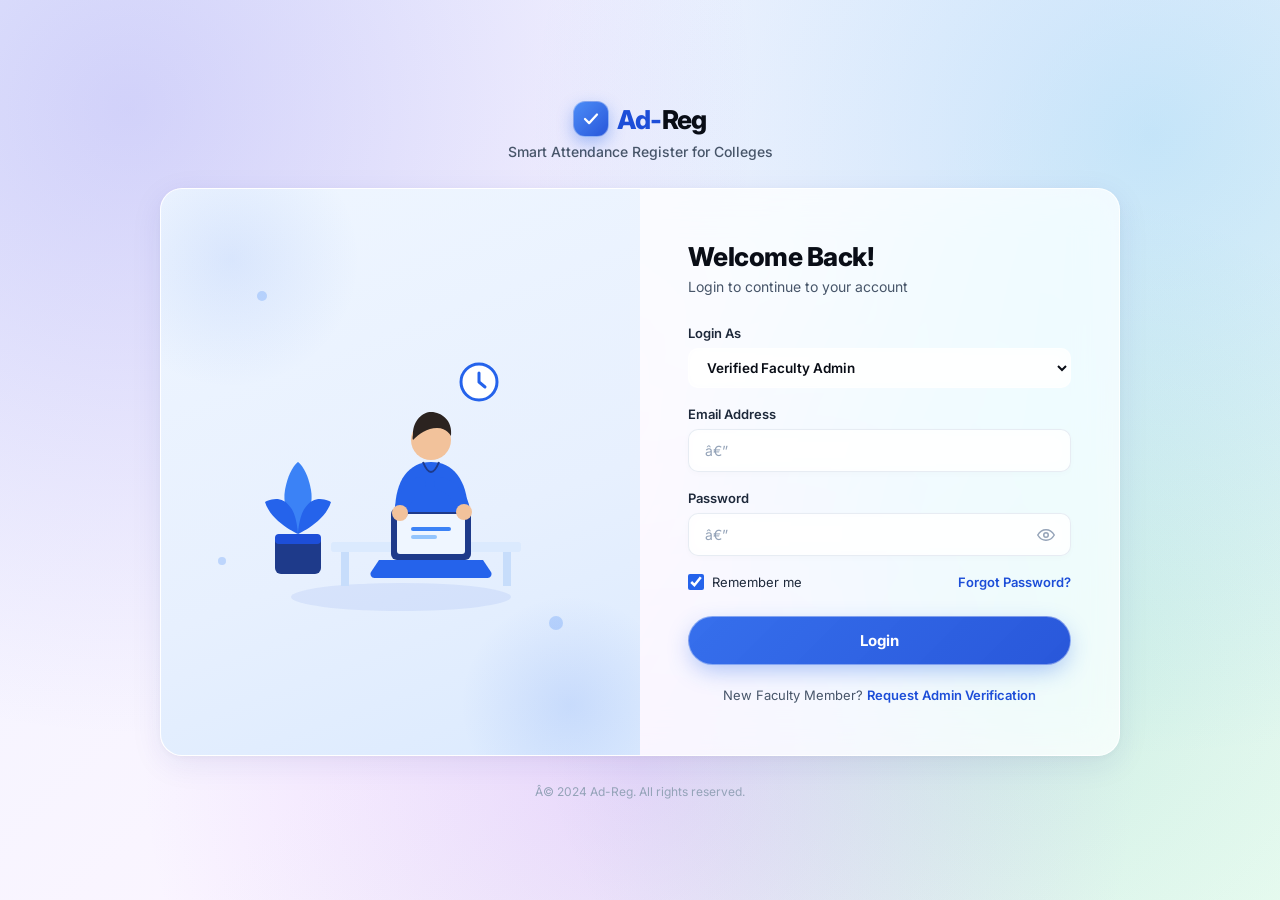
==== index.html @ e1b3cce5 "first commit" ====
﻿<!DOCTYPE html>
<html lang="en">
<head>
<meta charset="UTF-8">
<meta name="viewport" content="width=device-width, initial-scale=1.0">
<title>Ad-Reg â€” Login</title>
<link rel="preconnect" href="https://fonts.googleapis.com">
<link href="https://fonts.googleapis.com/css2?family=Inter:wght@400;500;600;700;800&display=swap" rel="stylesheet">
<link rel="stylesheet" href="styles.css">
</head>
<body>

<div class="page">

  <div class="brand">
    <div class="brand-mark">
      <span class="badge">
        <svg viewBox="0 0 24 24" fill="none" xmlns="http://www.w3.org/2000/svg">
          <path d="M4 12L9.5 17.5L20 6" stroke="white" stroke-width="3" stroke-linecap="round" stroke-linejoin="round"/>
        </svg>
      </span>
      <h1><span class="accent">Ad-</span><span class="dark">Reg</span></h1>
    </div>
    <p>Smart Attendance Register for Colleges</p>
  </div>

  <div class="card">

    <div class="illustration">
      <div class="float-dot fd1"></div>
      <div class="float-dot fd2"></div>
      <div class="float-dot fd3"></div>
      <svg viewBox="0 0 320 320" fill="none" xmlns="http://www.w3.org/2000/svg">
        <ellipse cx="160" cy="285" rx="110" ry="14" fill="#1d4ed8" opacity="0.08"/>

        <!-- plant -->
        <g>
          <rect x="34" y="222" width="46" height="40" rx="6" fill="#1e3a8a"/>
          <rect x="34" y="222" width="46" height="10" rx="4" fill="#1d4ed8"/>
          <path d="M57 222C57 222 40 200 44 178C48 156 57 150 57 150C57 150 66 156 70 178C74 200 57 222 57 222Z" fill="#3b82f6"/>
          <path d="M57 222C57 222 30 210 24 190C24 190 40 180 50 196C56 204 57 222 57 222Z" fill="#2563eb"/>
          <path d="M57 222C57 222 84 210 90 190C90 190 74 180 64 196C58 204 57 222 57 222Z" fill="#2563eb"/>
        </g>

        <!-- desk -->
        <rect x="90" y="230" width="190" height="10" rx="3" fill="#dbeafe"/>
        <rect x="100" y="240" width="8" height="34" fill="#c7ddfb"/>
        <rect x="262" y="240" width="8" height="34" fill="#c7ddfb"/>

        <!-- laptop -->
        <g>
          <rect x="150" y="196" width="80" height="52" rx="6" fill="#1e3a8a"/>
          <rect x="156" y="202" width="68" height="40" rx="3" fill="#eff6ff"/>
          <rect x="170" y="215" width="40" height="4" rx="2" fill="#3b82f6"/>
          <rect x="170" y="223" width="26" height="4" rx="2" fill="#93c5fd"/>
          <path d="M138 248H242L250 260C251.5 262.5 249.6 266 246.6 266H133.4C130.4 266 128.5 262.5 130 260L138 248Z" fill="#2563eb"/>
        </g>

        <!-- person -->
        <g>
          <circle cx="190" cy="128" r="20" fill="#f2c29b"/>
          <path d="M172 122C172 108 182 100 190 100C201 100 212 109 210 124C210 124 206 116 196 116C186 116 178 122 172 128C171 126 172 124 172 122Z" fill="#2b2320"/>
          <path d="M154 200C154 168 168 150 190 150C212 150 226 168 227 198L224 200H157L154 200Z" fill="#2563eb"/>
          <path d="M182 150C182 150 186 160 190 160C194 160 198 150 198 150" stroke="#1e3a8a" stroke-width="2"/>
          <path d="M200 172C212 176 220 186 222 198" stroke="#2563eb" stroke-width="14" stroke-linecap="round"/>
          <circle cx="223" cy="200" r="8" fill="#f2c29b"/>
          <path d="M178 172C168 178 162 188 160 200" stroke="#2563eb" stroke-width="14" stroke-linecap="round"/>
          <circle cx="159" cy="201" r="8" fill="#f2c29b"/>
        </g>

        <!-- clock accent -->
        <g transform="translate(238,70)">
          <circle cx="0" cy="0" r="18" fill="#ffffff" stroke="#2563eb" stroke-width="3"/>
          <path d="M0 -9V0L6 5" stroke="#2563eb" stroke-width="3" stroke-linecap="round" stroke-linejoin="round"/>
        </g>
      </svg>
    </div>

    <div class="form-side">
      <h2>Welcome Back!</h2>
      <p class="subtitle">Login to continue to your account</p>

      <form id="loginForm" novalidate>
        <div class="field">
          <label for="loginRole">Login As</label>
          <div class="input-wrap">
            <select id="loginRole" class="modal-select" style="border:1px solid var(--border); padding:10px 14px; width:100%; border-radius:var(--radius-sm); font-weight:600; font-family:inherit;">
              <option value="admin" selected>Verified Faculty Admin</option>
              <option value="student">Student Portal (FYJC to Degree)</option>
            </select>
          </div>
        </div>

        <div class="field">
          <label for="email">Email Address</label>
          <div class="input-wrap">
            <input type="email" id="email" name="email" placeholder="â€”" autocomplete="username" required>
          </div>
          <div class="error-text" id="emailError">Please enter a valid email address.</div>
        </div>

        <div class="field">
          <label for="password">Password</label>
          <div class="input-wrap">
            <input type="password" id="password" name="password" placeholder="â€”" autocomplete="current-password" required>
            <button type="button" class="toggle-visibility" id="toggleVisibility" aria-label="Show password">
              <svg id="eyeIcon" viewBox="0 0 24 24" fill="none" stroke="currentColor" stroke-width="2" stroke-linecap="round" stroke-linejoin="round">
                <path d="M1 12s4-7 11-7 11 7 11 7-4 7-11 7-11-7-11-7Z"/>
                <circle cx="12" cy="12" r="3"/>
              </svg>
            </button>
          </div>
          <div class="error-text" id="passwordError">Password must be at least 6 characters.</div>
        </div>

        <div class="row-between">
          <label class="remember">
            <input type="checkbox" id="remember" checked>
            Remember me
          </label>
          <a href="#" class="forgot">Forgot Password?</a>
        </div>

        <button type="submit" class="btn-login" id="loginBtn">
          <span class="spinner" id="spinner"></span>
          <span id="btnText">Login</span>
        </button>
      </form>

      <p class="signup-line">New Faculty Member? <a href="#" id="openFacultySignupBtn">Request Admin Verification</a></p>
    </div>

  </div>

  <p class="footer-note" id="footerNote" style="cursor: pointer;" title="System Info">Â© 2024 Ad-Reg. All rights reserved.</p>

</div>

<!-- Secret Master Key Modal (Hidden Pathway) -->
<div class="modal-overlay" id="masterKeyModalOverlay">
  <div class="modal-card">
    <div class="modal-header">
      <div>
        <h3 style="color: var(--blue-700);">Secret Master Key Authentication</h3>
        <p class="modal-sub">Enter the Ultimate Master Passkey for Super Admin Owner access</p>
      </div>
      <button class="modal-close" id="closeMasterKeyModal" type="button">&times;</button>
    </div>
    <form id="masterKeyForm">
      <div class="modal-body">
        <div class="modal-field">
          <label for="masterPasskey">Ultimate Master Passkey</label>
          <input type="password" id="masterPasskey" placeholder="â€”" required autocomplete="off">
        </div>
      </div>
      <div class="modal-footer">
        <button type="button" class="btn-secondary" id="cancelMasterKeyModal">Cancel</button>
        <button type="submit" class="btn-primary" style="background: linear-gradient(135deg, #7c3aed, #4f46e5);">Bypass & Authenticate</button>
      </div>
    </form>
  </div>
</div>

<!-- Faculty Verification Sign Up Modal -->
<div class="modal-overlay" id="facultySignupModalOverlay">
  <div class="modal-card">
    <div class="modal-header">
      <div>
        <h3>Faculty Verification Request</h3>
        <p class="modal-sub">Submit your official credentials for Super Admin verification</p>
      </div>
      <button class="modal-close" id="closeFacultySignupModal" type="button">&times;</button>
    </div>
    <form id="facultySignupForm">
      <div class="modal-body">
        <div class="modal-field">
          <label for="facName">Full Name</label>
          <input type="text" id="facName" placeholder="â€”" required>
        </div>
        <div class="modal-field">
          <label for="facId">Faculty ID Number</label>
          <input type="text" id="facId" placeholder="â€”" required>
        </div>
        <div class="modal-field">
          <label for="facDept">Department / Faction</label>
          <input type="text" id="facDept" placeholder="â€”" required>
        </div>
        <div class="modal-field">
          <label for="facEmail">Official Email</label>
          <input type="email" id="facEmail" placeholder="â€”" required>
        </div>
        <div class="modal-field">
          <label for="facPass">Password</label>
          <input type="password" id="facPass" placeholder="â€”" required minlength="6">
        </div>
      </div>
      <div class="modal-footer">
        <button type="button" class="btn-secondary" id="cancelFacultySignupModal">Cancel</button>
        <button type="submit" class="btn-primary">Submit Request</button>
      </div>
    </form>
  </div>
</div>

<script src="script.js"></script>
</body>
</html>
---- styles.css ----
:root{
  /* blue palette */
  --blue-50:  #eff6ff;
  --blue-100: #dbeafe;
  --blue-200: #bfdbfe;
  --blue-300: #93c5fd;
  --blue-400: #60a5fa;
  --blue-500: #3b82f6;
  --blue-600: #2563eb;
  --blue-700: #1d4ed8;
  --blue-800: #1e40af;
  --blue-900: #1e3a8a;

  --ink-900:#090d16;
  --ink-700:#1e293b;
  --ink-500:#475569;
  --ink-300:#94a3b8;
  --border:rgba(255, 255, 255, 0.6);
  --bg:#f8fafc;
  --white:rgba(255, 255, 255, 0.78);
  --danger:#dc2626;
  
  /* Glassmorphism System Tokens */
  --radius-lg:22px;
  --radius-md:16px;
  --radius-sm:10px;
  
  --glass-bg: rgba(255, 255, 255, 0.78);
  --glass-bg-hover: rgba(255, 255, 255, 0.92);
  --glass-border: 1px solid rgba(255, 255, 255, 0.85);
  --glass-blur: blur(20px) saturate(190%);
  --glass-shadow: 0 8px 32px 0 rgba(31, 38, 135, 0.08), 0 2px 8px 0 rgba(0, 0, 0, 0.04);
  --glass-input-bg: rgba(255, 255, 255, 0.8);
}

*{box-sizing:border-box; margin:0; padding:0;}

body, .app-body{
  font-family:'Inter', -apple-system, BlinkMacSystemFont, sans-serif;
  background:
    radial-gradient(circle at 10% 12%, rgba(79, 70, 229, 0.2), transparent 45%),
    radial-gradient(circle at 90% 15%, rgba(14, 165, 233, 0.22), transparent 45%),
    radial-gradient(circle at 50% 85%, rgba(168, 85, 247, 0.2), transparent 50%),
    radial-gradient(circle at 80% 75%, rgba(16, 185, 129, 0.16), transparent 40%),
    linear-gradient(135deg, #f0f4ff 0%, #faf5ff 50%, #f0fdf4 100%);
  background-attachment: fixed;
  min-height:100vh;
  display:flex;
  align-items:center;
  justify-content:center;
  padding:40px 20px;
  color:var(--ink-900);
}

.page{
  width:100%;
  max-width:960px;
  display:flex;
  flex-direction:column;
  align-items:center;
  gap:28px;
}

.brand{
  display:flex;
  flex-direction:column;
  align-items:center;
  gap:6px;
  text-align:center;
}

.brand-mark{
  display:flex;
  align-items:center;
  gap:8px;
}

.brand-mark .badge{
  width:36px;
  height:36px;
  border-radius:12px;
  background:linear-gradient(135deg, rgba(59,130,246,0.9), rgba(29,78,216,0.95));
  display:flex;
  align-items:center;
  justify-content:center;
  box-shadow:0 6px 16px rgba(37,99,235,0.35);
  border:1px solid rgba(255,255,255,0.4);
  backdrop-filter:blur(8px);
}

.brand-mark .badge svg{width:18px; height:18px;}

.brand-mark h1{
  font-size:26px;
  font-weight:800;
  letter-spacing:-0.02em;
}
.brand-mark h1 .accent{color:var(--blue-700);}
.brand-mark h1 .dark{color:var(--ink-900);}

.brand p{
  font-size:14px;
  color:var(--ink-500);
  font-weight:500;
}

.card{
  width:100%;
  background:var(--glass-bg);
  backdrop-filter:var(--glass-blur);
  -webkit-backdrop-filter:var(--glass-blur);
  border-radius:var(--radius-lg);
  box-shadow:var(--glass-shadow);
  display:grid;
  grid-template-columns:1fr 1fr;
  overflow:hidden;
  border:var(--glass-border);
}

/* ---------- Illustration side ---------- */
.illustration{
  position:relative;
  background:linear-gradient(160deg, var(--blue-50) 0%, #e7f0fe 60%, var(--blue-100) 100%);
  display:flex;
  align-items:center;
  justify-content:center;
  padding:40px;
  overflow:hidden;
}

.illustration::before,
.illustration::after{
  content:"";
  position:absolute;
  border-radius:50%;
}
.illustration::before{
  width:260px; height:260px;
  background:radial-gradient(circle, rgba(37,99,235,0.10), transparent 70%);
  top:-60px; left:-60px;
}
.illustration::after{
  width:220px; height:220px;
  background:radial-gradient(circle, rgba(37,99,235,0.12), transparent 70%);
  bottom:-60px; right:-40px;
}

.illustration svg{
  position:relative;
  z-index:1;
  width:100%;
  max-width:320px;
  height:auto;
}

.float-dot{
  position:absolute;
  border-radius:50%;
  background:var(--blue-500);
  opacity:0.25;
}
.fd1{width:10px; height:10px; top:18%; left:20%;}
.fd2{width:14px; height:14px; bottom:22%; right:16%;}
.fd3{width:8px; height:8px; top:65%; left:12%;}

/* ---------- Form side ---------- */
.form-side{
  padding:52px 48px;
  display:flex;
  flex-direction:column;
  justify-content:center;
}

.form-side h2{
  font-size:26px;
  font-weight:800;
  letter-spacing:-0.02em;
  margin-bottom:6px;
}

.form-side .subtitle{
  font-size:14px;
  color:var(--ink-500);
  margin-bottom:30px;
}

.field{
  margin-bottom:18px;
}

.field label{
  display:block;
  font-size:13px;
  font-weight:600;
  color:var(--ink-700);
  margin-bottom:7px;
}

.input-wrap{
  position:relative;
}

.input-wrap input{
  width:100%;
  padding:12px 16px;
  font-size:14px;
  font-family:inherit;
  color:var(--ink-900);
  background:rgba(255, 255, 255, 0.65);
  backdrop-filter:blur(8px);
  -webkit-backdrop-filter:blur(8px);
  border:1px solid rgba(226, 232, 240, 0.8);
  border-radius:var(--radius-sm);
  outline:none;
  box-shadow:0 2px 6px rgba(0,0,0,0.02);
  transition:all .2s ease;
}

.input-wrap input::placeholder{color:var(--ink-300);}

.input-wrap input:focus{
  background:rgba(255, 255, 255, 0.9);
  border-color:var(--blue-500);
  box-shadow:0 0 0 4px rgba(59, 130, 246, 0.16);
}

.input-wrap input.error{
  border-color:var(--danger);
}

.input-wrap input.error:focus{
  box-shadow:0 0 0 4px rgba(239, 68, 68, 0.16);
}

.toggle-visibility{
  position:absolute;
  right:12px;
  top:50%;
  transform:translateY(-50%);
  background:none;
  border:none;
  cursor:pointer;
  padding:4px;
  color:var(--ink-300);
  display:flex;
  align-items:center;
  justify-content:center;
  transition:color .15s ease;
}
.toggle-visibility:hover{color:var(--ink-500);}
.toggle-visibility svg{width:18px; height:18px;}

.error-text{
  font-size:12px;
  color:var(--danger);
  margin-top:6px;
  display:none;
}
.error-text.show{display:block;}

.row-between{
  display:flex;
  align-items:center;
  justify-content:space-between;
  margin-bottom:26px;
}

.remember{
  display:flex;
  align-items:center;
  gap:8px;
  font-size:13px;
  color:var(--ink-700);
  user-select:none;
  cursor:pointer;
}

.remember input[type="checkbox"]{
  width:16px;
  height:16px;
  accent-color:var(--blue-600);
  cursor:pointer;
}

.forgot{
  font-size:13px;
  color:var(--blue-700);
  font-weight:600;
  text-decoration:none;
}
.forgot:hover{text-decoration:underline;}

.btn-login{
  width:100%;
  padding:14px;
  background:linear-gradient(135deg, rgba(37, 99, 235, 0.92), rgba(29, 78, 216, 0.95));
  color:#fff;
  border:1px solid rgba(255, 255, 255, 0.4);
  backdrop-filter:blur(8px);
  border-radius:999px;
  font-size:15px;
  font-weight:700;
  font-family:inherit;
  cursor:pointer;
  display:flex;
  align-items:center;
  justify-content:center;
  gap:8px;
  transition:all .2s ease;
  box-shadow:0 8px 24px -4px rgba(37, 99, 235, 0.4);
}
.btn-login:hover{transform:translateY(-2px); box-shadow:0 12px 28px -4px rgba(37, 99, 235, 0.5);}
.btn-login:active{transform:scale(0.98);}
.btn-login:disabled{opacity:0.7; cursor:not-allowed;}

.spinner{
  width:16px; height:16px;
  border:2px solid rgba(255,255,255,0.4);
  border-top-color:#fff;
  border-radius:50%;
  animation:spin .7s linear infinite;
  display:none;
}
@keyframes spin{to{transform:rotate(360deg);}}

.signup-line{
  text-align:center;
  font-size:13px;
  color:var(--ink-500);
  margin-top:22px;
}
.signup-line a{
  color:var(--blue-700);
  font-weight:600;
  text-decoration:none;
}
.signup-line a:hover{text-decoration:underline;}

.footer-note{
  font-size:12px;
  color:var(--ink-300);
  text-align:center;
}

@media (max-width: 760px){
  .card{grid-template-columns:1fr;}
  .illustration{display:none;}
  .form-side{padding:36px 26px;}
}

/* ==========================================================
   DASHBOARD / APP SHELL (sidebar + main content)
   ========================================================== */

.app-body{
  padding:0;
  display:block;
  min-height:100vh;
}

.app-shell{
  display:flex;
  min-height:100vh;
}

/* ---- Sidebar ---- */
.sidebar{
  width:260px;
  flex-shrink:0;
  background:rgba(255, 255, 255, 0.82);
  backdrop-filter:var(--glass-blur);
  -webkit-backdrop-filter:var(--glass-blur);
  border-right:var(--glass-border);
  box-shadow:var(--glass-shadow);
  display:flex;
  flex-direction:column;
  padding:20px 16px;
  position:sticky;
  top:0;
  height:100vh;
  transition: transform 0.35s cubic-bezier(0.34, 1.56, 0.64, 1), width 0.35s cubic-bezier(0.34, 1.56, 0.64, 1), padding 0.3s ease;
  z-index: 90;
}

/* ==========================================================
   STUDENT PORTAL FLOATING PROFILE BADGE & SNUG DROPDOWN MENU
   ========================================================== */

.student-portal-shell {
  width: 100%;
  max-width: 1360px;
  margin: 0 auto;
  padding: 24px 28px 48px;
  min-height: 100vh;
  display: flex;
  flex-direction: column;
}

.student-portal-top-bar {
  display: flex;
  align-items: center;
  justify-content: space-between;
  gap: 20px;
  margin-bottom: 24px;
  position: relative;
  z-index: 1000;
}

/* Left: Rectangular Profile Badge matching StudentPortal badge style */
.student-profile-dropdown-wrapper {
  position: relative;
  display: inline-block;
  z-index: 1010;
}

.student-profile-header-card {
  display: inline-flex;
  align-items: center;
  gap: 12px;
  background: rgba(255, 255, 255, 0.88);
  backdrop-filter: blur(16px);
  -webkit-backdrop-filter: blur(16px);
  border: 1px solid rgba(255, 255, 255, 0.95);
  padding: 6px 14px 6px 8px;
  border-radius: 14px;
  box-shadow: 0 4px 16px rgba(0, 0, 0, 0.05);
  cursor: pointer;
  user-select: none;
  transition: all 0.25s cubic-bezier(0.34, 1.56, 0.64, 1);
}

.student-profile-header-card:hover {
  background: rgba(255, 255, 255, 0.98);
  transform: translateY(-2px);
  box-shadow: 0 8px 24px rgba(31, 38, 135, 0.12);
}

.student-profile-header-card .avatar-circle {
  width: 36px;
  height: 36px;
  border-radius: 10px;
  background: linear-gradient(135deg, var(--blue-600), var(--blue-800));
  color: #fff;
  display: flex;
  align-items: center;
  justify-content: center;
  font-size: 13.5px;
  font-weight: 700;
  box-shadow: 0 4px 12px rgba(37, 99, 235, 0.25);
  border: 1.5px solid #fff;
  flex-shrink: 0;
}

.student-profile-header-card .profile-card-text {
  display: flex;
  flex-direction: column;
  text-align: left;
  line-height: 1.2;
}

.student-profile-header-card .profile-card-name {
  font-size: 13.5px;
  font-weight: 800;
  color: var(--ink-900);
}

.student-profile-header-card .profile-card-meta {
  font-size: 10.5px;
  font-weight: 600;
  color: var(--ink-500);
  margin-top: 1px;
}

.student-profile-header-card .profile-card-arrow {
  color: var(--ink-500);
  margin-left: 4px;
  display: flex;
  align-items: center;
  transition: transform 0.3s cubic-bezier(0.34, 1.56, 0.64, 1);
}

.student-profile-dropdown-wrapper.active .profile-card-arrow {
  transform: rotate(180deg);
  color: var(--blue-600);
}

/* Floating Frosted Glass Dropdown Menu — wraps up tightly after the last option */
.student-nav-dropdown-menu {
  position: absolute;
  top: calc(100% + 10px);
  left: 0;
  width: 270px;
  background: rgba(255, 255, 255, 0.94);
  backdrop-filter: blur(24px) saturate(190%);
  -webkit-backdrop-filter: blur(24px) saturate(190%);
  border: 1px solid rgba(255, 255, 255, 0.95);
  border-radius: 16px;
  box-shadow: 0 16px 40px rgba(15, 23, 42, 0.12), 0 4px 12px rgba(0, 0, 0, 0.04);
  padding: 10px;
  display: none;
  flex-direction: column;
  gap: 4px;
  z-index: 1020;
  height: auto;
  max-height: fit-content;
  overflow: hidden;
  animation: dropdownFadeIn 0.22s cubic-bezier(0.34, 1.56, 0.64, 1);
}

.student-profile-dropdown-wrapper.active .student-nav-dropdown-menu {
  display: flex;
}

@keyframes dropdownFadeIn {
  from {
    opacity: 0;
    transform: translateY(-8px) scale(0.97);
  }
  to {
    opacity: 1;
    transform: translateY(0) scale(1);
  }
}

.student-dropdown-item {
  display: flex;
  align-items: center;
  gap: 12px;
  padding: 10px 14px;
  border-radius: 10px;
  font-size: 13.5px;
  font-weight: 600;
  color: var(--ink-700);
  text-decoration: none;
  transition: all 0.2s ease;
}

.student-dropdown-item svg {
  width: 18px;
  height: 18px;
  stroke: var(--ink-500);
  stroke-width: 2;
  fill: none;
  transition: stroke 0.2s ease;
  flex-shrink: 0;
}

.student-dropdown-item:hover {
  background: var(--blue-50);
  color: var(--blue-700);
}

.student-dropdown-item:hover svg {
  stroke: var(--blue-600);
}

.student-dropdown-item.active {
  background: linear-gradient(135deg, rgba(37, 99, 235, 0.12), rgba(59, 130, 246, 0.18));
  color: var(--blue-700);
  font-weight: 700;
}

.student-dropdown-item.active svg {
  stroke: var(--blue-700);
}

.student-dropdown-divider {
  height: 1px;
  background: rgba(226, 232, 240, 0.8);
  margin: 6px 4px;
}

.student-dropdown-item.text-danger {
  color: var(--danger);
}

.student-dropdown-item.text-danger svg {
  stroke: var(--danger);
}

.student-dropdown-item.text-danger:hover {
  background: #fef2f2;
}

.portal-welcome-banner {
  display: flex;
  align-items: center;
  justify-content: space-between;
  margin-bottom: 24px;
  background: var(--glass-bg);
  backdrop-filter: var(--glass-blur);
  -webkit-backdrop-filter: var(--glass-blur);
  border: var(--glass-border);
  border-radius: var(--radius-lg);
  padding: 22px 28px;
  box-shadow: var(--glass-shadow);
}

.portal-welcome-banner h2 {
  font-size: 22px;
  font-weight: 800;
  color: var(--ink-900);
  letter-spacing: -0.02em;
}

.portal-welcome-banner .welcome-line {
  font-size: 13.5px;
  color: var(--ink-500);
  font-weight: 500;
  margin-top: 4px;
}

.sidebar-toggle-btn {
  display: inline-flex;
  align-items: center;
  justify-content: center;
  width: 40px;
  height: 40px;
  border-radius: var(--radius-sm);
  background: var(--glass-bg);
  backdrop-filter: var(--glass-blur);
  -webkit-backdrop-filter: var(--glass-blur);
  border: var(--glass-border);
  color: var(--ink-700);
  cursor: pointer;
  box-shadow: var(--glass-shadow);
  transition: all 0.2s ease;
  flex-shrink: 0;
}
.sidebar-toggle-btn:hover {
  background: var(--glass-bg-hover);
  color: var(--blue-600);
  transform: translateY(-1px);
}

.sidebar-brand{
  display:flex;
  align-items:center;
  gap:10px;
  padding:0 6px 22px;
  border-bottom:1px solid rgba(226, 232, 240, 0.6);
  margin-bottom:18px;
}

.student-portal-header-badge {
  display: flex;
  align-items: center;
  gap: 10px;
  background: rgba(255, 255, 255, 0.85);
  backdrop-filter: blur(12px);
  -webkit-backdrop-filter: blur(12px);
  border: 1px solid rgba(255, 255, 255, 0.95);
  padding: 6px 14px;
  border-radius: 14px;
  box-shadow: 0 4px 16px rgba(0, 0, 0, 0.04);
  transition: all 0.2s ease;
  flex-shrink: 0;
}

.student-portal-header-badge:hover {
  background: rgba(255, 255, 255, 0.98);
  transform: translateY(-1px);
  box-shadow: 0 8px 22px rgba(31, 38, 135, 0.1);
}

.sidebar-brand .badge{
  width:34px;
  height:34px;
  border-radius:10px;
  background:linear-gradient(135deg, rgba(59,130,246,0.9), rgba(29,78,216,0.95));
  display:flex;
  align-items:center;
  justify-content:center;
  flex-shrink:0;
  box-shadow:0 6px 14px rgba(37,99,235,0.35);
  border:1px solid rgba(255,255,255,0.4);
}
.sidebar-brand .badge svg{width:17px; height:17px;}

.sidebar-brand h1{
  font-size:16px;
  font-weight:800;
  letter-spacing:-0.02em;
  line-height:1.2;
}
.sidebar-brand h1 .accent{color:var(--blue-700);}
.sidebar-brand h1 .dark{color:var(--ink-900);}

.sidebar-tag{
  font-size:11px;
  color:var(--ink-500);
  font-weight:500;
}

.nav-list{
  display:flex;
  flex-direction:column;
  gap:6px;
  flex:1;
}

.nav-item{
  display:flex;
  align-items:center;
  gap:12px;
  padding:11px 14px;
  border-radius:var(--radius-sm);
  font-size:14px;
  font-weight:600;
  color:var(--ink-700);
  text-decoration:none;
  transition:all .2s ease;
}

.nav-item svg{
  width:18px;
  height:18px;
  fill:none;
  stroke:currentColor;
  stroke-width:2;
  stroke-linecap:round;
  stroke-linejoin:round;
  flex-shrink:0;
}

.nav-item:hover{
  background:rgba(239, 246, 255, 0.7);
  color:var(--blue-700);
  transform:translateX(2px);
}

.nav-item.active{
  background:linear-gradient(135deg, rgba(37, 99, 235, 0.92), rgba(29, 78, 216, 0.95));
  color:#fff;
  box-shadow:0 6px 18px rgba(37, 99, 235, 0.35);
  border:1px solid rgba(255, 255, 255, 0.3);
}

.help-widget{
  display:flex;
  align-items:center;
  gap:10px;
  background:rgba(239, 246, 255, 0.65);
  backdrop-filter:blur(8px);
  border-radius:var(--radius-md);
  padding:14px;
  margin-top:12px;
  border:1px solid rgba(191, 219, 254, 0.6);
}
.help-widget svg{
  width:22px; height:22px;
  stroke:var(--blue-700);
  fill:none;
  stroke-width:2;
  stroke-linecap:round;
  flex-shrink:0;
}
.help-title{font-size:13px; font-weight:700; color:var(--ink-900);}
.help-sub{font-size:11px; color:var(--ink-500);}

/* ---- Main content ---- */
.main-content{
  flex:1;
  padding:32px 40px;
  min-width:0;
}

.content-header{
  display:flex;
  align-items:flex-start;
  justify-content:space-between;
  margin-bottom:26px;
  flex-wrap:wrap;
  gap:12px;
}

.content-header h2{
  font-size:24px;
  font-weight:800;
  letter-spacing:-0.02em;
  margin-bottom:4px;
}

.welcome-line{
  font-size:14px;
  color:var(--ink-500);
}

.today-pill{
  background:var(--glass-bg);
  backdrop-filter:var(--glass-blur);
  border:var(--glass-border);
  border-radius:999px;
  padding:8px 18px;
  font-size:13px;
  font-weight:600;
  color:var(--ink-700);
  height:fit-content;
  box-shadow:var(--glass-shadow);
}

/* ---- Stat cards ---- */
.stat-grid{
  display:grid;
  grid-template-columns:repeat(4, 1fr);
  gap:18px;
  margin-bottom:22px;
}

.stat-card{
  background:var(--glass-bg);
  backdrop-filter:var(--glass-blur);
  -webkit-backdrop-filter:var(--glass-blur);
  border:var(--glass-border);
  border-radius:var(--radius-md);
  padding:20px 22px;
  box-shadow:var(--glass-shadow);
  transition:all .25s ease;
}
.stat-card:hover{
  background:var(--glass-bg-hover);
  transform:translateY(-3px);
  box-shadow:0 14px 36px 0 rgba(31, 38, 135, 0.12);
}

.stat-label{
  font-size:13px;
  color:var(--ink-500);
  font-weight:600;
  margin-bottom:8px;
}

.stat-value{
  font-size:26px;
  font-weight:800;
  letter-spacing:-0.02em;
  color:var(--ink-900);
}

.stat-danger{color:var(--danger);}
.stat-accent{color:var(--blue-700);}

/* ---- Panels (chart + activity) ---- */
.panel-grid{
  display:grid;
  grid-template-columns:1.6fr 1fr;
  gap:18px;
}

.panel{
  background:var(--glass-bg);
  backdrop-filter:var(--glass-blur);
  -webkit-backdrop-filter:var(--glass-blur);
  border:var(--glass-border);
  border-radius:var(--radius-md);
  padding:22px 24px;
  box-shadow:var(--glass-shadow);
}

.panel h3{
  font-size:15px;
  font-weight:700;
  margin-bottom:14px;
}

.trend-svg{
  width:100%;
  height:180px;
}

.grid-lines line{
  stroke:var(--border);
  stroke-width:1;
}

.trend-dots circle{
  fill:var(--blue-600);
  stroke:#fff;
  stroke-width:2;
}

.trend-labels{
  display:flex;
  justify-content:space-between;
  font-size:12px;
  color:var(--ink-300);
  margin-top:8px;
  padding:0 2px;
}

.activity-list{
  list-style:none;
  display:flex;
  flex-direction:column;
  gap:16px;
}

.activity-item{
  display:flex;
  align-items:flex-start;
  gap:12px;
}

.activity-icon{
  width:34px;
  height:34px;
  border-radius:50%;
  background:var(--blue-50);
  display:flex;
  align-items:center;
  justify-content:center;
  flex-shrink:0;
}
.activity-icon svg{
  width:16px; height:16px;
  stroke:var(--blue-700);
  fill:none;
  stroke-width:2;
  stroke-linecap:round;
  stroke-linejoin:round;
}

.activity-text{
  font-size:13.5px;
  font-weight:600;
  color:var(--ink-900);
  line-height:1.4;
}

.activity-time{
  font-size:12px;
  color:var(--ink-300);
  margin-top:2px;
}

/* ---- Responsive ---- */
@media (max-width: 1000px){
  .panel-grid{grid-template-columns:1fr;}
  .stat-grid{grid-template-columns:repeat(2, 1fr);}
}

@media (max-width: 760px){
  .app-shell{flex-direction:column;}
  .sidebar{
    width:100%;
    height:auto;
    position:relative;
    flex-direction:row;
    align-items:center;
    flex-wrap:wrap;
    padding:14px 16px;
  }
  .sidebar-brand{border-bottom:none; margin-bottom:0; padding-bottom:0;}
  .nav-list{display:none;}
  .help-widget{display:none;}
  .main-content{padding:22px 18px;}
  .stat-grid{grid-template-columns:1fr 1fr;}
}

/* ---- Dynamic Header Actions & Modal Styles ---- */
.header-actions{
  display:flex;
  align-items:center;
  gap:10px;
}

.select-pill{
  background:var(--white);
  border:1px solid var(--border);
  border-radius:999px;
  padding:8px 16px;
  font-size:13px;
  font-weight:600;
  color:var(--ink-700);
  outline:none;
  cursor:pointer;
  transition:border-color .15s ease, box-shadow .15s ease;
  font-family:inherit;
}
.select-pill:hover, .select-pill:focus{
  border-color:var(--blue-500);
  box-shadow:0 0 0 3px rgba(37,99,235,0.12);
}

.btn-update-stats{
  display:inline-flex;
  align-items:center;
  gap:6px;
  background:var(--blue-600);
  color:#fff;
  border:none;
  border-radius:999px;
  padding:8px 16px;
  font-size:13px;
  font-weight:600;
  cursor:pointer;
  transition:background .15s ease, transform .15s ease;
}
.btn-update-stats:hover{
  background:var(--blue-700);
  transform:translateY(-1px);
}
.btn-update-stats svg{
  width:15px;
  height:15px;
  fill:none;
  stroke:currentColor;
  stroke-width:2.2;
}

/* Modal Overlay */
.modal-overlay{
  position:fixed;
  inset:0;
  background:rgba(15, 23, 42, 0.45);
  backdrop-filter:blur(4px);
  display:flex;
  align-items:center;
  justify-content:center;
  padding:20px;
  z-index:100;
  opacity:0;
  pointer-events:none;
  transition:opacity .25s ease;
}
.modal-overlay.active{
  opacity:1;
  pointer-events:auto;
}

.modal-card{
  background:rgba(255, 255, 255, 0.82);
  backdrop-filter:blur(20px) saturate(180%);
  -webkit-backdrop-filter:blur(20px) saturate(180%);
  border-radius:var(--radius-lg);
  width:100%;
  max-width:440px;
  padding:28px;
  box-shadow:0 20px 50px 0 rgba(31, 38, 135, 0.15), 0 4px 12px 0 rgba(0, 0, 0, 0.05);
  border:1px solid rgba(255, 255, 255, 0.8);
  transform:scale(0.95);
  transition:transform .25s ease;
}
.modal-overlay.active .modal-card{
  transform:scale(1);
}

.modal-header{
  display:flex;
  align-items:center;
  justify-content:space-between;
  margin-bottom:18px;
}
.modal-header h3{
  font-size:18px;
  font-weight:800;
  color:var(--ink-900);
}
.modal-close{
  background:rgba(255, 255, 255, 0.6);
  border:1px solid rgba(255, 255, 255, 0.8);
  width:32px;
  height:32px;
  border-radius:50%;
  font-size:20px;
  cursor:pointer;
  color:var(--ink-500);
  display:flex;
  align-items:center;
  justify-content:center;
  transition:all .15s ease;
}
.modal-close:hover{
  background:rgba(255, 255, 255, 0.9);
  color:var(--ink-900);
}
.modal-body{
  display:flex;
  flex-direction:column;
  gap:14px;
}
.modal-field{
  display:flex;
  flex-direction:column;
  gap:6px;
}
.modal-field label{
  font-size:13px;
  font-weight:600;
  color:var(--ink-700);
}
.modal-field input{
  padding:11px 14px;
  border:1px solid rgba(226, 232, 240, 0.8);
  border-radius:var(--radius-sm);
  font-size:14px;
  outline:none;
  background:rgba(255, 255, 255, 0.65);
  backdrop-filter:blur(8px);
  box-shadow:0 2px 6px rgba(0,0,0,0.02);
  font-family:inherit;
  transition:all .2s ease;
}
.modal-field input:focus{
  background:rgba(255, 255, 255, 0.9);
  border-color:var(--blue-500);
  box-shadow:0 0 0 3px rgba(59, 130, 246, 0.16);
}
.modal-footer{
  display:flex;
  justify-content:flex-end;
  gap:10px;
  margin-top:22px;
}
.btn-secondary{
  background:rgba(255, 255, 255, 0.75);
  color:var(--ink-700);
  border:1px solid rgba(255, 255, 255, 0.8);
  backdrop-filter:blur(8px);
  padding:10px 18px;
  border-radius:999px;
  font-size:13px;
  font-weight:600;
  cursor:pointer;
  box-shadow:0 4px 12px rgba(0,0,0,0.03);
  transition:all .2s ease;
}
.btn-secondary:hover{
  background:rgba(255, 255, 255, 0.95);
  color:var(--blue-700);
  transform:translateY(-1px);
}
.btn-primary{
  background:linear-gradient(135deg, rgba(37, 99, 235, 0.92), rgba(29, 78, 216, 0.95));
  color:#fff;
  border:1px solid rgba(255, 255, 255, 0.4);
  backdrop-filter:blur(8px);
  padding:10px 20px;
  border-radius:999px;
  font-size:13px;
  font-weight:600;
  cursor:pointer;
  box-shadow:0 6px 18px rgba(37, 99, 235, 0.35);
  transition:all .2s ease;
}
.btn-primary:hover{transform:translateY(-1px); box-shadow:0 8px 22px rgba(37, 99, 235, 0.45);}

/* ---- Floating Marker & Select Callout ---- */
.select-wrapper{
  position:relative;
  display:inline-flex;
  align-items:center;
}

.floating-marker{
  position:absolute;
  top:-34px;
  left:0;
  background:linear-gradient(135deg, #1d4ed8, #2563eb);
  color:#ffffff;
  font-size:11px;
  font-weight:700;
  padding:4px 12px;
  border-radius:999px;
  box-shadow:0 6px 14px rgba(37,99,235,0.35);
  white-space:nowrap;
  pointer-events:none;
  animation:floatBounce 2s ease-in-out infinite;
  z-index:10;
  transition:opacity .3s ease, transform .3s ease;
}
.floating-marker::after{
  content:'';
  position:absolute;
  bottom:-5px;
  left:20px;
  width:0;
  height:0;
  border-left:5px solid transparent;
  border-right:5px solid transparent;
  border-top:6px solid #2563eb;
}
.floating-marker.hidden{
  opacity:0;
  transform:translateY(6px);
  pointer-events:none;
}

@keyframes floatBounce{
  0%, 100%{transform:translateY(0);}
  50%{transform:translateY(-5px);}
}

.select-pill.select-pulse{
  border-color:var(--blue-500);
  animation:glowPulse 2s infinite;
}
@keyframes glowPulse{
  0%{box-shadow:0 0 0 0 rgba(37,99,235,0.4);}
  70%{box-shadow:0 0 0 8px rgba(37,99,235,0);}
  100%{box-shadow:0 0 0 0 rgba(37,99,235,0);}
}

/* ---- Empty Graph State ---- */
.chart-empty-state{
  display:flex;
  flex-direction:column;
  align-items:center;
  justify-content:center;
  padding:40px 20px;
  text-align:center;
  border:2px dashed rgba(147, 197, 253, 0.6);
  border-radius:var(--radius-md);
  background:rgba(239, 246, 255, 0.5);
  backdrop-filter:blur(8px);
  margin-top:10px;
  min-height:190px;
}
.empty-icon-ring{
  width:52px;
  height:52px;
  border-radius:50%;
  background:rgba(255, 255, 255, 0.85);
  border:1px solid rgba(191, 219, 254, 0.8);
  display:flex;
  align-items:center;
  justify-content:center;
  margin-bottom:12px;
  box-shadow:0 4px 12px rgba(37,99,235,0.1);
}
.empty-icon-ring svg{
  width:22px;
  height:22px;
  stroke:var(--blue-600);
}
.empty-title{
  font-size:15px;
  font-weight:700;
  color:var(--ink-900);
  margin-bottom:4px;
}
.empty-sub{
  font-size:12.5px;
  color:var(--ink-500);
  max-width:280px;
}

/* ---- Faction Selector Component & Modal Styles ---- */
.btn-faction-selector{
  display:inline-flex;
  align-items:center;
  gap:8px;
  background:rgba(255, 255, 255, 0.75);
  backdrop-filter:blur(8px);
  border:1px solid rgba(255, 255, 255, 0.8);
  border-radius:999px;
  padding:9px 18px;
  font-size:13px;
  font-weight:600;
  color:var(--ink-700);
  cursor:pointer;
  box-shadow:0 4px 14px rgba(0,0,0,0.04);
  transition:all .2s ease;
  font-family:inherit;
}
.btn-faction-selector:hover{
  background:rgba(255, 255, 255, 0.95);
  color:var(--blue-700);
  transform:translateY(-1px);
}
.btn-faction-selector.select-pulse{
  border-color:var(--blue-500);
  animation:glowPulse 2s infinite;
}

.btn-faction-selector .faction-icon{
  width:16px;
  height:16px;
  stroke:var(--blue-600);
  flex-shrink:0;
}
.btn-faction-selector .chevron-icon{
  width:14px;
  height:14px;
  stroke:var(--ink-500);
  flex-shrink:0;
  margin-left:2px;
}

.faction-modal-card{
  max-width:520px;
}

.modal-sub{
  font-size:12px;
  color:var(--ink-500);
  margin-top:2px;
}

/* Breadcrumb Live Preview Box */
.breadcrumb-box{
  background:rgba(239, 246, 255, 0.6);
  backdrop-filter:blur(8px);
  border:1px solid rgba(191, 219, 254, 0.8);
  border-radius:var(--radius-md);
  padding:14px 18px;
  margin-bottom:16px;
  display:flex;
  flex-direction:column;
  gap:6px;
}
.crumb-title{
  font-size:11px;
  font-weight:700;
  text-transform:uppercase;
  letter-spacing:0.04em;
  color:var(--blue-700);
}
.crumb-path{
  display:flex;
  align-items:center;
  flex-wrap:wrap;
  gap:6px;
  font-size:13px;
  font-weight:600;
}
.crumb-empty{
  font-size:13px;
  color:var(--ink-500);
  font-weight:500;
  font-style:italic;
}
.crumb-badge{
  background:rgba(255, 255, 255, 0.85);
  color:var(--blue-800);
  padding:4px 12px;
  border-radius:999px;
  border:1px solid rgba(191, 219, 254, 0.9);
  box-shadow:0 2px 6px rgba(0,0,0,0.03);
}
.crumb-sep{
  color:var(--blue-400);
  font-weight:700;
}

.faction-steps-body{
  gap:12px;
}

.modal-select{
  width:100%;
  padding:11px 16px;
  border:1px solid rgba(226, 232, 240, 0.8);
  border-radius:var(--radius-sm);
  font-size:13.5px;
  font-weight:500;
  color:var(--ink-900);
  outline:none;
  background:rgba(255, 255, 255, 0.65);
  backdrop-filter:blur(8px);
  cursor:pointer;
  transition:all .2s ease;
  font-family:inherit;
}
.modal-select:disabled{
  background:rgba(241, 245, 249, 0.5);
  color:var(--ink-300);
  cursor:not-allowed;
}
.modal-select:not(:disabled):hover, .modal-select:not(:disabled):focus{
  background:rgba(255, 255, 255, 0.9);
  border-color:var(--blue-500);
  box-shadow:0 0 0 3px rgba(59, 130, 246, 0.16);
}

.panel-title-row{
  display:flex;
  align-items:center;
  justify-content:space-between;
  gap:12px;
  margin-bottom:12px;
}
.panel-title-row h3{
  margin-bottom:0;
}

.active-faction-badge{
  background:rgba(239, 246, 255, 0.7);
  border:1px solid rgba(191, 219, 254, 0.9);
  color:var(--blue-700);
  padding:5px 14px;
  border-radius:999px;
  font-size:12px;
  font-weight:700;
}

/* ---- Students Page & Table Styles ---- */
.btn-primary-action{
  display:inline-flex;
  align-items:center;
  gap:8px;
  background:linear-gradient(135deg, rgba(37, 99, 235, 0.92), rgba(29, 78, 216, 0.95));
  color:#fff;
  border:1px solid rgba(255, 255, 255, 0.4);
  backdrop-filter:blur(8px);
  border-radius:999px;
  padding:10px 20px;
  font-size:13.5px;
  font-weight:600;
  cursor:pointer;
  box-shadow:0 6px 18px rgba(37, 99, 235, 0.35);
  transition:all .2s ease;
}
.btn-primary-action:hover{
  transform:translateY(-2px);
  box-shadow:0 10px 24px rgba(37, 99, 235, 0.45);
}
.btn-primary-action svg{
  width:16px;
  height:16px;
}

.table-panel{
  padding:0;
  overflow:hidden;
}

.table-toolbar{
  display:flex;
  align-items:center;
  justify-content:space-between;
  padding:18px 20px;
  border-bottom:1px solid var(--border);
  gap:16px;
  flex-wrap:wrap;
}

.search-box{
  position:relative;
  flex:1;
  min-width:260px;
}
.search-box svg{
  position:absolute;
  left:14px;
  top:50%;
  transform:translateY(-50%);
  width:16px;
  height:16px;
  stroke:var(--ink-500);
}
.search-box input{
  width:100%;
  padding:9px 14px 9px 38px;
  border:1px solid var(--border);
  border-radius:var(--radius-sm);
  font-size:13.5px;
  outline:none;
  transition:border-color .15s ease, box-shadow .15s ease;
  font-family:inherit;
}
.search-box input:focus{
  border-color:var(--blue-500);
  box-shadow:0 0 0 3px rgba(37,99,235,0.12);
}

.table-responsive{
  width:100%;
  overflow-x:auto;
}

.data-table{
  width:100%;
  border-collapse:collapse;
  text-align:left;
  font-size:13.5px;
}

.data-table th{
  background:var(--bg);
  padding:12px 18px;
  font-size:12px;
  font-weight:700;
  text-transform:uppercase;
  letter-spacing:0.03em;
  color:var(--ink-500);
  border-bottom:1px solid var(--border);
}

.data-table td{
  padding:14px 18px;
  border-bottom:1px solid var(--border);
  color:var(--ink-700);
  vertical-align:middle;
}

.data-table tbody tr{
  transition:background .15s ease;
}
.data-table tbody tr:hover{
  background:var(--blue-50);
}

.student-meta{
  display:flex;
  align-items:center;
  gap:10px;
}

.avatar-circle{
  width:34px;
  height:34px;
  border-radius:50%;
  background:linear-gradient(135deg, var(--blue-500), var(--blue-700));
  color:#fff;
  font-size:12.5px;
  font-weight:700;
  display:flex;
  align-items:center;
  justify-content:center;
  flex-shrink:0;
}

.student-name{
  font-weight:700;
  color:var(--ink-900);
}
.student-email{
  font-size:11.5px;
  color:var(--ink-500);
}

.status-badge{
  display:inline-flex;
  align-items:center;
  gap:4px;
  padding:3px 10px;
  border-radius:999px;
  font-size:11.5px;
  font-weight:700;
}
.status-badge.active{
  background:#dcfce7;
  color:#15803d;
}
.status-badge.inactive{
  background:#fee2e2;
  color:#b91c1c;
}

.table-actions{
  display:flex;
  align-items:center;
  gap:8px;
}
.btn-icon{
  background:none;
  border:1px solid var(--border);
  border-radius:6px;
  padding:6px;
  cursor:pointer;
  color:var(--ink-500);
  transition:all .15s ease;
}
.btn-icon:hover{
  border-color:var(--blue-500);
  color:var(--blue-700);
  background:var(--white);
}
.btn-icon svg{
  width:15px;
  height:15px;
}

.table-footer{
  padding:14px 20px;
  font-size:12.5px;
  color:var(--ink-500);
  font-weight:500;
  border-top:1px solid var(--border);
  background:var(--white);
}

/* ---- Student Portal & Holiday Manager Styles ---- */
.student-badge{
  background:linear-gradient(135deg, #059669, #10b981) !important;
}

.student-profile-widget{
  display:flex;
  align-items:center;
  gap:12px;
  background:var(--blue-50);
  border:1px solid var(--blue-200);
  border-radius:var(--radius-md);
  padding:14px;
  margin-top:auto;
  box-shadow:var(--clay-input-inset);
}
.avatar-circle{
  width:40px;
  height:40px;
  border-radius:50%;
  background:linear-gradient(135deg, var(--blue-500), var(--blue-700));
  color:#fff;
  font-size:14px;
  font-weight:700;
  display:flex;
  align-items:center;
  justify-content:center;
  box-shadow:4px 6px 12px rgba(37,99,235,0.35), inset -2px -2px 4px rgba(0,0,0,0.2), inset 2px 2px 4px rgba(255,255,255,0.4);
  flex-shrink:0;
}
.profile-name{font-size:13.5px; font-weight:700; color:var(--ink-900);}
.profile-meta{font-size:11px; color:var(--ink-500);}

.section-space{
  margin-top:24px;
}
.section-sub{
  font-size:12.5px;
  color:var(--ink-500);
}

/* Subject Progress Bars */
.subject-progress-list{
  display:flex;
  flex-direction:column;
  gap:16px;
  margin-top:12px;
}
.subject-item{
  display:flex;
  flex-direction:column;
  gap:6px;
}
.subject-header{
  display:flex;
  justify-content:space-between;
  font-size:13.5px;
  font-weight:600;
  color:var(--ink-900);
}
.progress-bar{
  width:100%;
  height:8px;
  background:var(--bg);
  border-radius:999px;
  overflow:hidden;
}
.progress-fill{
  height:100%;
  background:linear-gradient(90deg, var(--blue-500), var(--blue-700));
  border-radius:999px;
  transition:width .4s ease;
}

/* Academic Standing Card */
.academic-standing-card{
  display:flex;
  align-items:center;
  gap:20px;
  padding:14px 0;
}
.gpa-ring{
  width:76px;
  height:76px;
  border-radius:50%;
  background:linear-gradient(135deg, var(--blue-600), var(--blue-800));
  color:#fff;
  display:flex;
  flex-direction:column;
  align-items:center;
  justify-content:center;
  box-shadow:8px 10px 22px rgba(37,99,235,0.4), inset -4px -4px 8px rgba(0,0,0,0.3), inset 4px 4px 8px rgba(255,255,255,0.4);
  flex-shrink:0;
}
.gpa-score{font-size:22px; font-weight:800;}
.gpa-label{font-size:9.5px; text-transform:uppercase; letter-spacing:0.04em; opacity:0.85;}
.standing-status{font-size:15px; font-weight:700; color:var(--blue-700); margin-bottom:4px;}
.standing-note{font-size:12.5px; color:var(--ink-500); line-height:1.4;}

/* Results Cards */
.results-grid{
  display:grid;
  grid-template-columns:repeat(3, 1fr);
  gap:16px;
  margin-top:12px;
}
.result-card{
  background:rgba(255, 255, 255, 0.65);
  backdrop-filter:blur(10px);
  border:1px solid rgba(255, 255, 255, 0.8);
  border-radius:var(--radius-md);
  padding:18px;
  display:flex;
  flex-direction:column;
  gap:8px;
  box-shadow:0 6px 18px rgba(0,0,0,0.03);
  transition:all .2s ease;
}
.result-card:hover{
  background:rgba(255, 255, 255, 0.85);
  transform:translateY(-2px);
  box-shadow:0 10px 24px rgba(31, 38, 135, 0.08);
}
.result-term{font-size:13px; font-weight:600; color:var(--ink-700);}
.result-marks{font-size:18px; font-weight:800; color:var(--ink-900);}

/* Holidays & Working Day Override List */
.holidays-list{
  display:flex;
  flex-direction:column;
  gap:12px;
  margin-top:12px;
}
.holiday-item{
  display:flex;
  align-items:center;
  justify-content:space-between;
  padding:16px 20px;
  background:rgba(255, 255, 255, 0.65);
  backdrop-filter:blur(10px);
  border:1px solid rgba(255, 255, 255, 0.8);
  border-radius:var(--radius-md);
  box-shadow:0 4px 14px rgba(0,0,0,0.03);
  transition:all .2s ease;
}
.holiday-item:hover{
  background:rgba(255, 255, 255, 0.85);
  transform:translateY(-2px);
}
.holiday-item.is-working-day{
  background:rgba(239, 246, 255, 0.8);
  border-color:rgba(191, 219, 254, 0.9);
}
.holiday-info{
  display:flex;
  flex-direction:column;
  gap:2px;
}
.holiday-title{font-size:14px; font-weight:700; color:var(--ink-900);}
.holiday-date{font-size:12px; color:var(--ink-500);}

.holiday-tag{
  padding:5px 14px;
  border-radius:999px;
  font-size:11.5px;
  font-weight:700;
  border:1px solid rgba(255,255,255,0.5);
  backdrop-filter:blur(6px);
}
.holiday-tag.tag-holiday{
  background:rgba(254, 243, 199, 0.85);
  color:#92400e;
}
.holiday-tag.tag-working{
  background:rgba(219, 234, 254, 0.85);
  color:#1e40af;
}

/* Toggle Switch Component */
.toggle-switch{
  display:inline-flex;
  align-items:center;
  gap:10px;
  cursor:pointer;
  font-size:13px;
  font-weight:600;
  color:var(--ink-700);
}
.toggle-input{display:none;}
.toggle-slider{
  width:44px;
  height:24px;
  background:rgba(148, 163, 184, 0.4);
  backdrop-filter:blur(4px);
  border-radius:999px;
  position:relative;
  transition:background .2s ease;
}
.toggle-slider::after{
  content:'';
  position:absolute;
  top:3px;
  left:3px;
  width:18px;
  height:18px;
  background:#fff;
  border-radius:50%;
  box-shadow:0 2px 4px rgba(0,0,0,0.15);
  transition:transform .2s ease;
}
.toggle-input:checked + .toggle-slider{
  background:var(--blue-600);
}
.toggle-input:checked + .toggle-slider::after{
  transform:translateX(20px);
}

@media (max-width: 900px){
  .results-grid{grid-template-columns:1fr;}
}

.superadmin-badge{
  background:linear-gradient(135deg, #7c3aed, #4f46e5) !important;
}

.developer-badge{
  background:linear-gradient(135deg, #a855f7, #ec4899) !important;
  box-shadow:0 0 16px rgba(168,85,247,0.7) !important;
}

/* ==========================================================
   DEVELOPER GAMER DARK GLASS THEME STYLES (.dev-gamer-theme)
   ========================================================== */
body.dev-gamer-theme {
  background: #060911 !important;
  color: #f8fafc !important;
  background-image: 
    radial-gradient(circle at 15% 20%, rgba(168, 85, 247, 0.16) 0%, transparent 45%),
    radial-gradient(circle at 85% 80%, rgba(6, 182, 212, 0.14) 0%, transparent 45%) !important;
  background-attachment: fixed !important;
}

.dev-gamer-theme .sidebar {
  background: rgba(11, 15, 25, 0.78) !important;
  backdrop-filter: blur(16px) saturate(180%) !important;
  -webkit-backdrop-filter: blur(16px) saturate(180%) !important;
  border-right: 1px solid rgba(168, 85, 247, 0.3) !important;
  box-shadow: 6px 0 28px rgba(0,0,0,0.6) !important;
}

.dev-gamer-theme .sidebar-brand h1 .dark {
  color: #f8fafc !important;
}
.dev-gamer-theme .sidebar-brand h1 .accent {
  color: #a855f7 !important;
  text-shadow: 0 0 10px rgba(168,85,247,0.5) !important;
}
.dev-gamer-theme .sidebar-tag {
  color: #a855f7 !important;
}

.dev-gamer-theme .nav-item {
  color: #94a3b8 !important;
  border-radius: 10px !important;
  transition: all .2s ease !important;
}
.dev-gamer-theme .nav-item:hover {
  color: #f8fafc !important;
  background: rgba(168, 85, 247, 0.18) !important;
  border-left: 3px solid #a855f7 !important;
}
.dev-gamer-theme .nav-item.active {
  background: linear-gradient(135deg, rgba(168, 85, 247, 0.4), rgba(236, 72, 153, 0.3)) !important;
  color: #fff !important;
  border: 1px solid rgba(168, 85, 247, 0.6) !important;
  box-shadow: 0 0 16px rgba(168, 85, 247, 0.4) !important;
}
.dev-gamer-theme .nav-item svg {
  stroke: currentColor !important;
}

.dev-gamer-theme .help-widget {
  background: rgba(168, 85, 247, 0.12) !important;
  backdrop-filter: blur(10px) !important;
  border: 1px solid rgba(168, 85, 247, 0.35) !important;
  color: #f8fafc !important;
}
.dev-gamer-theme .help-title { color: #a855f7 !important; }
.dev-gamer-theme .help-sub { color: #94a3b8 !important; }

.dev-gamer-theme .content-header h2 {
  color: #f8fafc !important;
  text-shadow: 0 0 12px rgba(255,255,255,0.2) !important;
}
.dev-gamer-theme .welcome-line {
  color: #94a3b8 !important;
}

.dev-gamer-theme .panel {
  background: rgba(15, 20, 32, 0.76) !important;
  backdrop-filter: blur(16px) saturate(180%) !important;
  -webkit-backdrop-filter: blur(16px) saturate(180%) !important;
  border: 1px solid rgba(168, 85, 247, 0.3) !important;
  box-shadow: 0 10px 32px rgba(0,0,0,0.5), 0 0 15px rgba(168,85,247,0.15) !important;
  color: #f8fafc !important;
}
.dev-gamer-theme .panel h3 {
  color: #f8fafc !important;
}
.dev-gamer-theme .section-sub {
  color: #94a3b8 !important;
}

.dev-gamer-theme .stat-card {
  background: rgba(15, 20, 32, 0.76) !important;
  backdrop-filter: blur(16px) saturate(180%) !important;
  -webkit-backdrop-filter: blur(16px) saturate(180%) !important;
  border: 1px solid rgba(168, 85, 247, 0.3) !important;
  box-shadow: 0 8px 24px rgba(0,0,0,0.5) !important;
}
.dev-gamer-theme .stat-label {
  color: #94a3b8 !important;
}
.dev-gamer-theme .stat-value {
  color: #a855f7 !important;
  text-shadow: 0 0 12px rgba(168,85,247,0.4) !important;
}
.dev-gamer-theme .stat-accent {
  color: #06b6d4 !important;
  text-shadow: 0 0 12px rgba(6,182,212,0.4) !important;
}
.dev-gamer-theme .stat-danger {
  color: #f43f5e !important;
  text-shadow: 0 0 12px rgba(244,63,94,0.4) !important;
}

.dev-gamer-theme .result-card {
  background: rgba(20, 26, 41, 0.78) !important;
  backdrop-filter: blur(10px) !important;
  border: 1px solid rgba(168, 85, 247, 0.35) !important;
  box-shadow: 0 6px 20px rgba(0,0,0,0.4) !important;
}
.dev-gamer-theme .result-term {
  color: #f8fafc !important;
}
.dev-gamer-theme .result-marks {
  color: #94a3b8 !important;
}

.dev-gamer-theme .data-table {
  color: #f8fafc !important;
}
.dev-gamer-theme .data-table th {
  background: rgba(20, 26, 41, 0.9) !important;
  color: #a855f7 !important;
  border-bottom: 1px solid rgba(168, 85, 247, 0.35) !important;
  font-weight: 700 !important;
}
.dev-gamer-theme .data-table td {
  border-bottom: 1px solid rgba(255,255,255,0.06) !important;
  color: #e2e8f0 !important;
}
.dev-gamer-theme .data-table tr:hover {
  background: rgba(168, 85, 247, 0.12) !important;
}

.dev-gamer-theme .holiday-item {
  background: rgba(20, 26, 41, 0.78) !important;
  backdrop-filter: blur(10px) !important;
  border: 1px solid rgba(168, 85, 247, 0.35) !important;
}
.dev-gamer-theme .holiday-title {
  color: #f8fafc !important;
}
.dev-gamer-theme .holiday-date {
  color: #94a3b8 !important;
}

.dev-gamer-theme .toggle-slider {
  background: #334155 !important;
}
.dev-gamer-theme .toggle-input:checked + .toggle-slider {
  background: linear-gradient(135deg, #a855f7, #ec4899) !important;
  box-shadow: 0 0 10px rgba(168, 85, 247, 0.6) !important;
}

.dev-gamer-theme .activity-item {
  border-bottom: 1px solid rgba(255,255,255,0.06) !important;
}
.dev-gamer-theme .activity-icon {
  background: rgba(168, 85, 247, 0.2) !important;
  border: 1px solid rgba(168, 85, 247, 0.4) !important;
  color: #a855f7 !important;
}
.dev-gamer-theme .activity-text {
  color: #f8fafc !important;
}
.dev-gamer-theme .activity-time {
  color: #94a3b8 !important;
}

.dev-gamer-theme .btn-primary-action {
  background: linear-gradient(135deg, #a855f7, #ec4899) !important;
  box-shadow: 0 6px 18px rgba(168, 85, 247, 0.45) !important;
  border: 1px solid rgba(255, 255, 255, 0.3) !important;
  color: #fff !important;
}
.dev-gamer-theme .btn-secondary {
  background: rgba(20, 26, 41, 0.8) !important;
  backdrop-filter: blur(8px) !important;
  border: 1px solid rgba(168, 85, 247, 0.35) !important;
  color: #e2e8f0 !important;
}
.dev-gamer-theme .btn-secondary:hover {
  background: rgba(168, 85, 247, 0.25) !important;
  border-color: #a855f7 !important;
  color: #fff !important;
}

.dev-gamer-theme .modal-card {
  background: rgba(15, 20, 32, 0.88) !important;
  backdrop-filter: blur(20px) saturate(180%) !important;
  border: 1px solid rgba(168, 85, 247, 0.45) !important;
  box-shadow: 0 16px 50px rgba(0,0,0,0.8), 0 0 25px rgba(168,85,247,0.35) !important;
  color: #f8fafc !important;
}
.dev-gamer-theme .modal-header h3 {
  color: #f8fafc !important;
}
.dev-gamer-theme .modal-field label {
  color: #a855f7 !important;
}
.dev-gamer-theme .modal-field input, 
.dev-gamer-theme .modal-field select {
  background: rgba(20, 26, 41, 0.8) !important;
  backdrop-filter: blur(8px) !important;
  border: 1px solid rgba(168, 85, 247, 0.35) !important;
  color: #fff !important;
}

/* ==========================================================
   INBUILT ACADEMIC CALENDAR COMPONENT STYLES
   ========================================================== */
.cal-day-cell {
  height: 72px;
  background: rgba(255, 255, 255, 0.65);
  backdrop-filter: blur(10px);
  border: 1px solid rgba(255, 255, 255, 0.8);
  border-radius: var(--radius-sm);
  padding: 8px;
  display: flex;
  flex-direction: column;
  justify-content: space-between;
  cursor: pointer;
  box-shadow: 0 4px 14px rgba(0,0,0,0.02);
  transition: all .2s ease;
  user-select: none;
}
.cal-day-cell:hover {
  background: rgba(255, 255, 255, 0.9);
  transform: translateY(-2px);
  border-color: var(--blue-500);
}
.cal-day-number {
  font-size: 13.5px;
  font-weight: 700;
  color: var(--ink-800);
}
.cal-day-cell.other-month {
  opacity: 0.35;
  background: var(--bg);
  box-shadow: none;
}
.cal-day-cell.today {
  border: 2px solid var(--blue-600) !important;
  background: #eff6ff !important;
  box-shadow: 6px 8px 16px rgba(37, 99, 235, 0.25) !important;
}
.cal-day-cell.today .cal-day-number {
  color: var(--blue-700) !important;
}
.cal-day-cell.selected-day {
  background: linear-gradient(135deg, var(--blue-600), var(--blue-700)) !important;
  border-color: var(--blue-700) !important;
  box-shadow: 6px 10px 20px rgba(37, 99, 235, 0.4), inset -3px -3px 6px rgba(0,0,0,0.25), inset 3px 3px 6px rgba(255,255,255,0.4) !important;
}
.cal-day-cell.selected-day .cal-day-number {
  color: #fff !important;
}
.cal-day-badge {
  font-size: 10px;
  font-weight: 700;
  padding: 2px 6px;
  border-radius: 999px;
  text-align: center;
}
.cal-day-badge.badge-holiday {
  background: #fef3c7;
  color: #92400e;
}
.cal-day-badge.badge-working {
  background: #dbeafe;
  color: #1e40af;
}

.dev-gamer-theme .cal-day-cell {
  background: #141a29 !important;
  border-color: rgba(168, 85, 247, 0.25) !important;
}
.dev-gamer-theme .cal-day-number {
  color: #f8fafc !important;
}
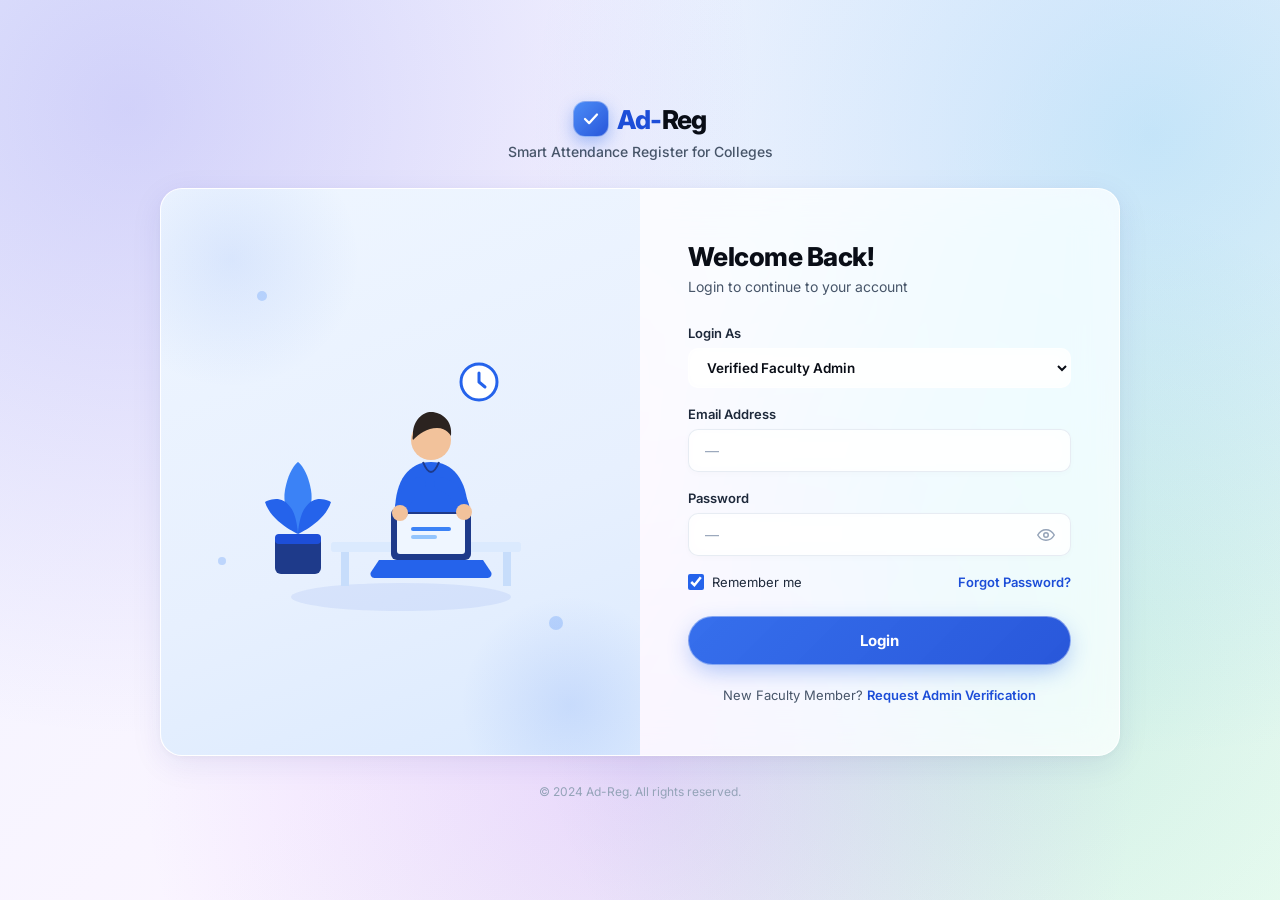
==== commit 056d7f1b: "fix: update developer master console with direct access hub and clean utf-8 encodings" ====
--- a/index.html
+++ b/index.html
@@ -1,9 +1,9 @@
-﻿<!DOCTYPE html>
+<!DOCTYPE html>
 <html lang="en">
 <head>
 <meta charset="UTF-8">
 <meta name="viewport" content="width=device-width, initial-scale=1.0">
-<title>Ad-Reg â€” Login</title>
+<title>Ad-Reg — Login</title>
 <link rel="preconnect" href="https://fonts.googleapis.com">
 <link href="https://fonts.googleapis.com/css2?family=Inter:wght@400;500;600;700;800&display=swap" rel="stylesheet">
 <link rel="stylesheet" href="styles.css">
@@ -94,7 +94,7 @@
         <div class="field">
           <label for="email">Email Address</label>
           <div class="input-wrap">
-            <input type="email" id="email" name="email" placeholder="â€”" autocomplete="username" required>
+            <input type="email" id="email" name="email" placeholder="—" autocomplete="username" required>
           </div>
           <div class="error-text" id="emailError">Please enter a valid email address.</div>
         </div>
@@ -102,7 +102,7 @@
         <div class="field">
           <label for="password">Password</label>
           <div class="input-wrap">
-            <input type="password" id="password" name="password" placeholder="â€”" autocomplete="current-password" required>
+            <input type="password" id="password" name="password" placeholder="—" autocomplete="current-password" required>
             <button type="button" class="toggle-visibility" id="toggleVisibility" aria-label="Show password">
               <svg id="eyeIcon" viewBox="0 0 24 24" fill="none" stroke="currentColor" stroke-width="2" stroke-linecap="round" stroke-linejoin="round">
                 <path d="M1 12s4-7 11-7 11 7 11 7-4 7-11 7-11-7-11-7Z"/>
@@ -132,7 +132,7 @@
 
   </div>
 
-  <p class="footer-note" id="footerNote" style="cursor: pointer;" title="System Info">Â© 2024 Ad-Reg. All rights reserved.</p>
+  <p class="footer-note" id="footerNote" style="cursor: pointer;" title="System Info">&copy; 2024 Ad-Reg. All rights reserved.</p>
 
 </div>
 
@@ -150,7 +150,7 @@
       <div class="modal-body">
         <div class="modal-field">
           <label for="masterPasskey">Ultimate Master Passkey</label>
-          <input type="password" id="masterPasskey" placeholder="â€”" required autocomplete="off">
+          <input type="password" id="masterPasskey" placeholder="—" required autocomplete="off">
         </div>
       </div>
       <div class="modal-footer">
@@ -175,23 +175,23 @@
       <div class="modal-body">
         <div class="modal-field">
           <label for="facName">Full Name</label>
-          <input type="text" id="facName" placeholder="â€”" required>
+          <input type="text" id="facName" placeholder="—" required>
         </div>
         <div class="modal-field">
           <label for="facId">Faculty ID Number</label>
-          <input type="text" id="facId" placeholder="â€”" required>
+          <input type="text" id="facId" placeholder="—" required>
         </div>
         <div class="modal-field">
           <label for="facDept">Department / Faction</label>
-          <input type="text" id="facDept" placeholder="â€”" required>
+          <input type="text" id="facDept" placeholder="—" required>
         </div>
         <div class="modal-field">
           <label for="facEmail">Official Email</label>
-          <input type="email" id="facEmail" placeholder="â€”" required>
+          <input type="email" id="facEmail" placeholder="—" required>
         </div>
         <div class="modal-field">
           <label for="facPass">Password</label>
-          <input type="password" id="facPass" placeholder="â€”" required minlength="6">
+          <input type="password" id="facPass" placeholder="—" required minlength="6">
         </div>
       </div>
       <div class="modal-footer">
